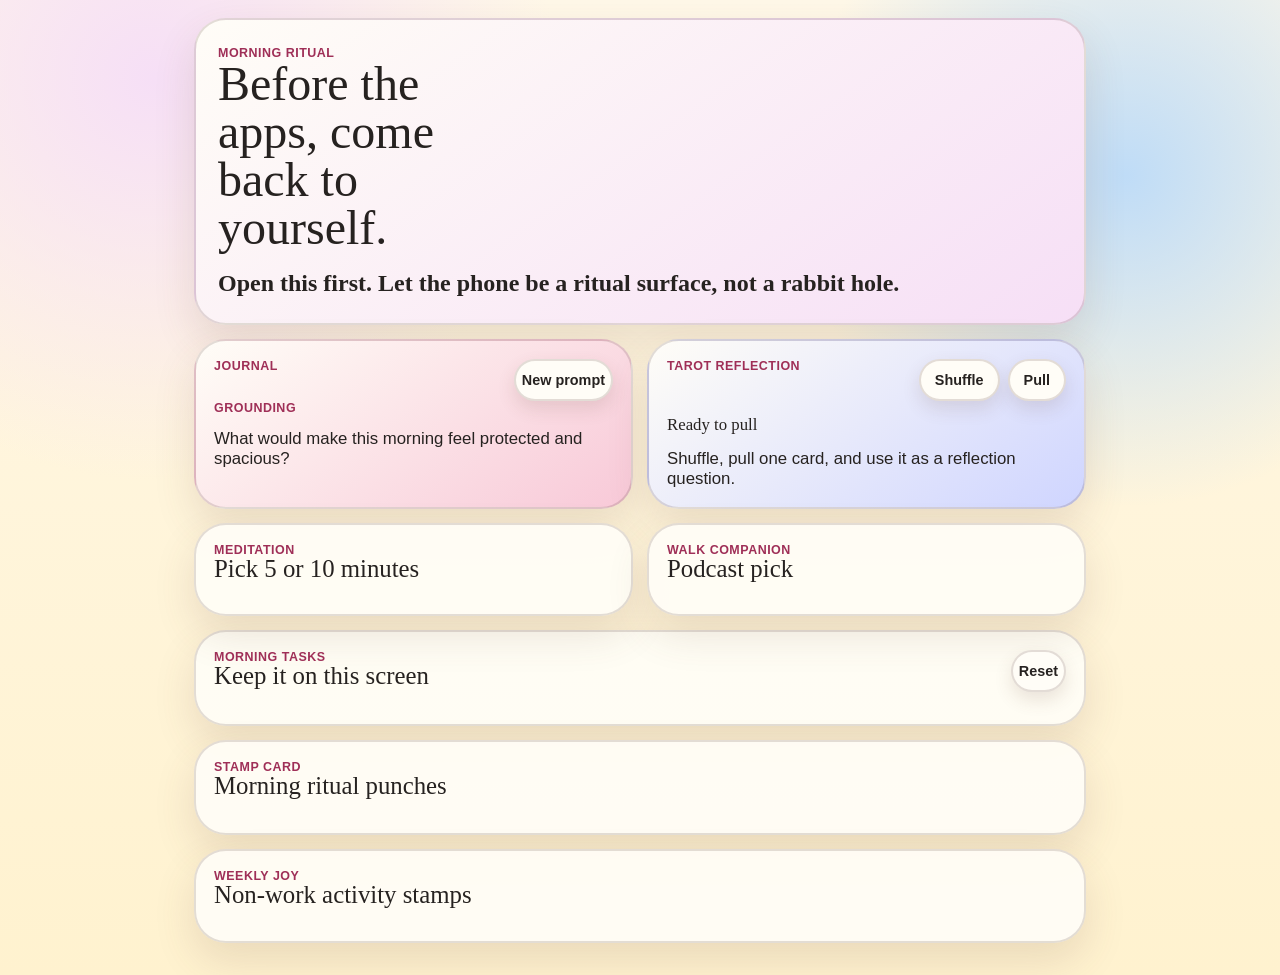
==== projects/07-morning-ritual-dashboard/index.html @ 201428fd "Add morning ritual dashboard shell" ====
<!doctype html>
<html lang="en">
  <head>
    <meta charset="utf-8">
    <meta name="viewport" content="width=device-width, initial-scale=1">
    <title>Morning Ritual Dashboard</title>
    <link rel="stylesheet" href="styles.css">
  </head>
  <body>
    <main class="phone-shell" aria-label="Morning ritual dashboard">
      <section class="hero-card">
        <p class="eyebrow" id="today-label">Morning ritual</p>
        <h1>Before the apps, come back to yourself.</h1>
        <p id="intention-text" class="hand-note">Open this first. Let the phone be a ritual surface, not a rabbit hole.</p>
      </section>

      <section class="ritual-grid" aria-label="Morning ritual cards">
        <article class="card journal-card">
          <div class="card-heading">
            <p class="eyebrow">Journal</p>
            <button id="new-prompt" type="button">New prompt</button>
          </div>
          <p id="prompt-category" class="tag">grounding</p>
          <p id="prompt-text" class="prompt-text">What would make this morning feel protected and spacious?</p>
        </article>

        <article class="card tarot-card">
          <div class="card-heading">
            <p class="eyebrow">Tarot reflection</p>
            <div class="button-row">
              <button id="shuffle-tarot" type="button">Shuffle</button>
              <button id="pull-tarot" type="button">Pull</button>
            </div>
          </div>
          <div id="tarot-result" class="tarot-result" aria-live="polite">
            <p class="tarot-name">Ready to pull</p>
            <p>Shuffle, pull one card, and use it as a reflection question.</p>
          </div>
        </article>

        <article class="card">
          <p class="eyebrow">Meditation</p>
          <h2>Pick 5 or 10 minutes</h2>
          <div id="meditation-options" class="choice-list"></div>
        </article>

        <article class="card">
          <p class="eyebrow">Walk companion</p>
          <h2>Podcast pick</h2>
          <div id="podcast-options" class="choice-list"></div>
        </article>
      </section>

      <section class="card checklist-card">
        <div class="card-heading">
          <div>
            <p class="eyebrow">Morning tasks</p>
            <h2>Keep it on this screen</h2>
          </div>
          <button id="reset-ritual" type="button">Reset</button>
        </div>
        <div id="morning-task-list" class="task-list"></div>
      </section>

      <section class="card stamp-card">
        <p class="eyebrow">Stamp card</p>
        <h2>Morning ritual punches</h2>
        <div id="morning-stamps" class="stamp-grid" aria-label="Morning ritual stamps"></div>
      </section>

      <section class="card stamp-card joy-card">
        <p class="eyebrow">Weekly joy</p>
        <h2>Non-work activity stamps</h2>
        <div id="joy-stamps" class="stamp-grid" aria-label="Weekly joy stamps"></div>
      </section>
    </main>

    <script type="module" src="src/app.mjs"></script>
  </body>
</html>
---- projects/07-morning-ritual-dashboard/styles.css ----
:root {
  --pc-cream: #fff8e8;
  --pc-vanilla: #fff2cf;
  --pc-blush: #f8c9d8;
  --pc-petal: #f6dff6;
  --pc-lilac: #cfd5ff;
  --pc-periwinkle: #8f9af8;
  --pc-sky: #bfdcf7;
  --pc-mint: #bfe9c8;
  --pc-sage: #8bc283;
  --pc-butter: #f6da64;
  --pc-coral: #ff7e67;
  --pc-tomato: #e3544b;
  --pc-berry: #9f2f57;
  --pc-ink: #262220;
  --pc-paper: #fffdf7;
  --pc-shadow: rgba(106, 74, 59, 0.14);
  --pc-shadow-strong: rgba(106, 74, 59, 0.22);
  --pc-line: rgba(80, 53, 45, 0.16);
  --pc-radius-xl: 32px;
  --pc-radius-lg: 24px;
  --pc-radius-md: 18px;
  --pc-radius-sm: 14px;
  --pc-radius-pill: 999px;
  --pc-border: 2px;
  --pc-space-1: 6px;
  --pc-space-2: 10px;
  --pc-space-3: 14px;
  --pc-space-4: 18px;
  --pc-space-5: 24px;
  --pc-space-6: 32px;
  --pc-title: "DM Serif Display", Georgia, serif;
  --pc-body: Nunito, "Trebuchet MS", sans-serif;
  --pc-accent: Caveat, "Bradley Hand", cursive;
}

* {
  box-sizing: border-box;
}

body {
  margin: 0;
  min-height: 100vh;
  color: var(--pc-ink);
  background:
    radial-gradient(circle at 12% 8%, var(--pc-petal), transparent 28%),
    radial-gradient(circle at 88% 18%, var(--pc-sky), transparent 24%),
    linear-gradient(180deg, var(--pc-cream), var(--pc-vanilla));
  font-family: var(--pc-body);
}

button {
  min-height: 42px;
  border: var(--pc-border) solid var(--pc-line);
  border-radius: var(--pc-radius-pill);
  background: var(--pc-paper);
  color: var(--pc-ink);
  font: 800 0.9rem var(--pc-body);
  cursor: pointer;
  box-shadow: 0 8px 18px var(--pc-shadow);
}

button:focus-visible,
.task-button:focus-visible {
  outline: 3px solid var(--pc-periwinkle);
  outline-offset: 3px;
}

.phone-shell {
  width: min(430px, 100%);
  margin: 0 auto;
  padding: 18px 14px 32px;
}

.hero-card,
.card {
  border: var(--pc-border) solid var(--pc-line);
  border-radius: var(--pc-radius-xl);
  background: rgba(255, 253, 247, 0.92);
  box-shadow: 0 18px 42px var(--pc-shadow);
}

.hero-card {
  padding: 26px 22px;
  background: linear-gradient(145deg, var(--pc-paper), var(--pc-petal));
}

.hero-card h1,
.card h2 {
  margin: 0;
  font-family: var(--pc-title);
  font-weight: 400;
  line-height: 1;
}

.hero-card h1 {
  max-width: 11ch;
  font-size: 3rem;
}

.card h2 {
  font-size: 1.55rem;
}

.eyebrow,
.tag {
  margin: 0;
  color: var(--pc-berry);
  font-size: 0.78rem;
  font-weight: 800;
  letter-spacing: 0.04em;
  text-transform: uppercase;
}

.hand-note {
  margin: 18px 0 0;
  font: 700 1.5rem var(--pc-accent);
}

.ritual-grid {
  display: grid;
  gap: 14px;
  margin-top: 14px;
}

.card {
  margin-top: 14px;
  padding: 18px;
}

.ritual-grid .card {
  margin-top: 0;
}

.card-heading {
  display: flex;
  gap: 12px;
  align-items: flex-start;
  justify-content: space-between;
}

.button-row {
  display: flex;
  gap: 8px;
}

.button-row button {
  padding: 0 14px;
}

.journal-card {
  background: linear-gradient(145deg, var(--pc-paper), var(--pc-blush));
}

.tarot-card {
  background: linear-gradient(145deg, var(--pc-paper), var(--pc-lilac));
}

.prompt-text,
.tarot-result p {
  margin: 14px 0 0;
  font-size: 1.05rem;
}

.tarot-name {
  font-family: var(--pc-title);
  font-size: 1.6rem;
}

.choice-list,
.task-list {
  display: grid;
  gap: 10px;
  margin-top: 14px;
}

.choice,
.task-button {
  display: block;
  width: 100%;
  border: var(--pc-border) solid var(--pc-line);
  border-radius: var(--pc-radius-md);
  background: var(--pc-paper);
  padding: 12px;
  text-align: left;
}

.choice[aria-pressed="true"],
.task-button[aria-pressed="true"] {
  background: var(--pc-mint);
  border-color: var(--pc-sage);
}

.stamp-grid {
  display: grid;
  grid-template-columns: repeat(4, 1fr);
  gap: 10px;
  margin-top: 16px;
}

.stamp {
  display: grid;
  min-height: 72px;
  place-items: center;
  border: 2px dashed rgba(80, 53, 45, 0.28);
  border-radius: var(--pc-radius-md);
  background: var(--pc-vanilla);
  color: rgba(38, 34, 32, 0.62);
  font: 800 0.76rem var(--pc-body);
  text-align: center;
}

.stamp.is-stamped {
  border-style: solid;
  background: var(--pc-butter);
  color: var(--pc-ink);
  box-shadow: inset 0 0 0 4px rgba(255, 253, 247, 0.56);
}

@media (min-width: 780px) {
  .phone-shell {
    width: min(920px, calc(100% - 48px));
  }

  .ritual-grid {
    grid-template-columns: repeat(2, minmax(0, 1fr));
  }
}

@media (prefers-reduced-motion: no-preference) {
  button,
  .choice,
  .task-button,
  .stamp {
    transition: transform 160ms ease, box-shadow 160ms ease, background 160ms ease;
  }

  button:hover,
  .choice:hover,
  .task-button:hover {
    transform: translateY(-1px);
  }
}
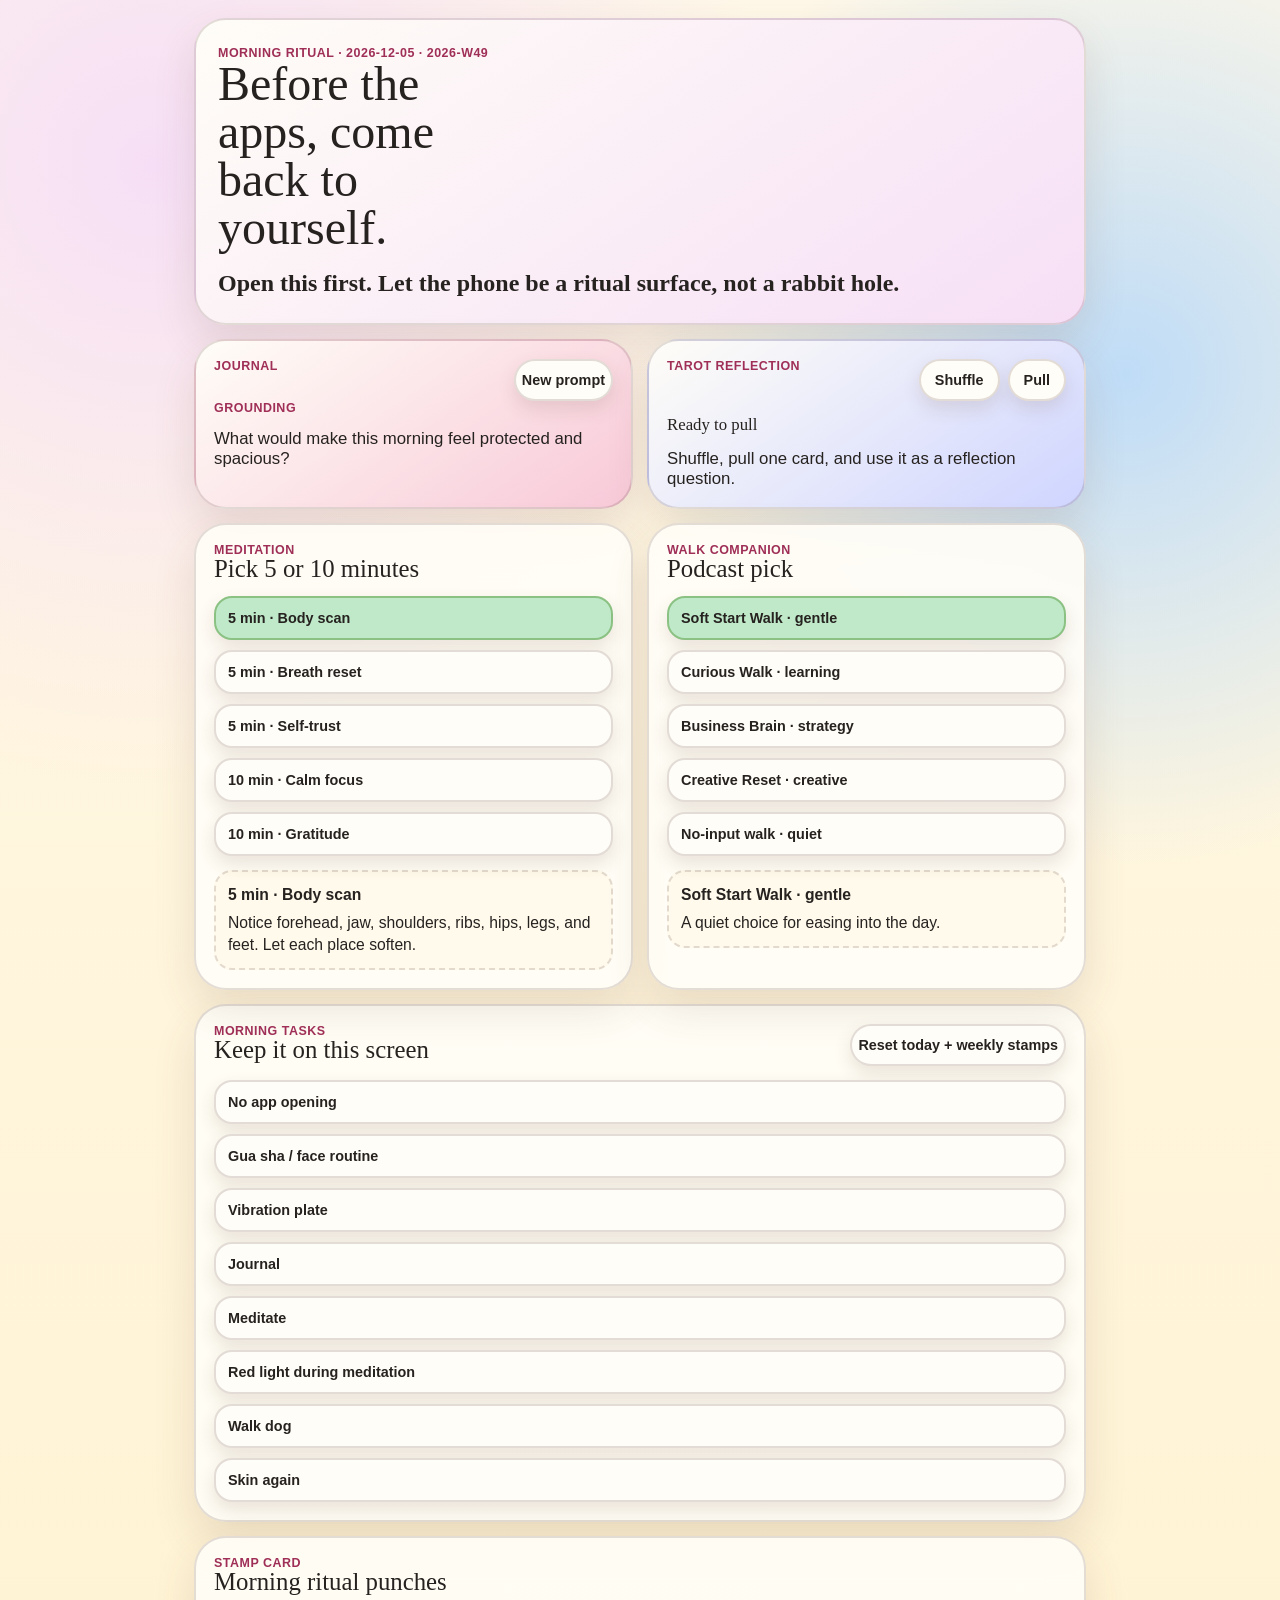
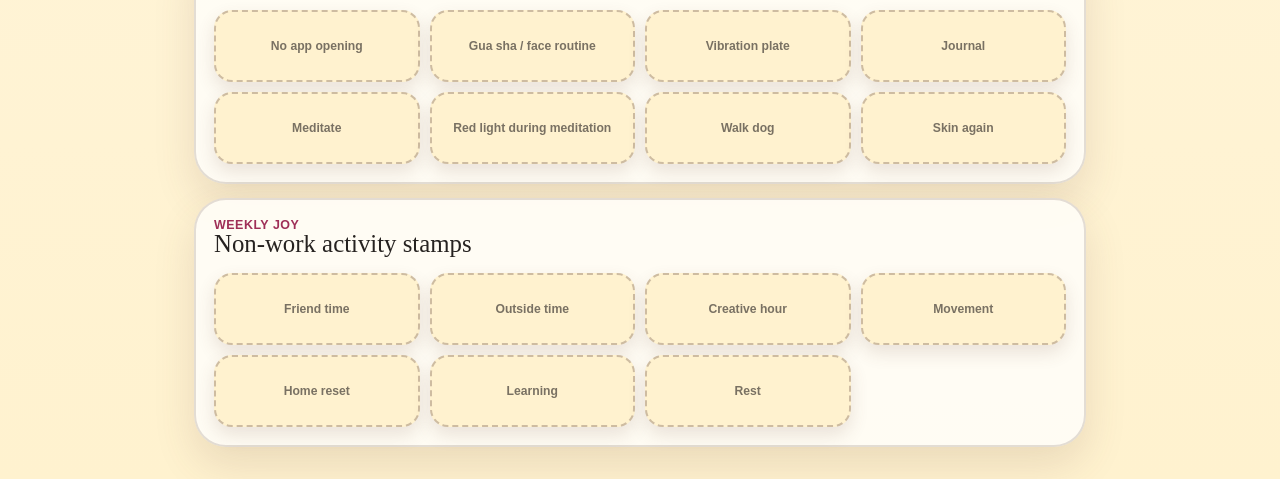
==== commit c1a988b6: "Fix morning ritual final review findings" ====
--- a/projects/07-morning-ritual-dashboard/index.html
+++ b/projects/07-morning-ritual-dashboard/index.html
@@ -42,12 +42,14 @@
           <p class="eyebrow">Meditation</p>
           <h2>Pick 5 or 10 minutes</h2>
           <div id="meditation-options" class="choice-list"></div>
+          <div id="meditation-detail" class="selected-detail" aria-live="polite"></div>
         </article>
 
         <article class="card">
           <p class="eyebrow">Walk companion</p>
           <h2>Podcast pick</h2>
           <div id="podcast-options" class="choice-list"></div>
+          <div id="podcast-detail" class="selected-detail" aria-live="polite"></div>
         </article>
       </section>
 
@@ -57,7 +59,7 @@
             <p class="eyebrow">Morning tasks</p>
             <h2>Keep it on this screen</h2>
           </div>
-          <button id="reset-ritual" type="button">Reset</button>
+          <button id="reset-ritual" type="button">Reset today + weekly stamps</button>
         </div>
         <div id="morning-task-list" class="task-list"></div>
       </section>
--- a/projects/07-morning-ritual-dashboard/styles.css
+++ b/projects/07-morning-ritual-dashboard/styles.css
@@ -162,6 +162,29 @@
   font-size: 1.05rem;
 }
 
+.selected-detail,
+.empty-state {
+  margin-top: 14px;
+  border: var(--pc-border) dashed var(--pc-line);
+  border-radius: var(--pc-radius-md);
+  background: rgba(255, 248, 232, 0.72);
+  padding: 12px;
+}
+
+.selected-detail p,
+.empty-state {
+  font-size: 0.98rem;
+  line-height: 1.4;
+}
+
+.selected-detail p {
+  margin: 6px 0 0;
+}
+
+.selected-detail p:first-child {
+  margin-top: 0;
+}
+
 .tarot-name {
   font-family: var(--pc-title);
   font-size: 1.6rem;
@@ -241,3 +264,33 @@
     transform: translateY(-1px);
   }
 }
+
+.tarot-result.is-shuffling {
+  animation: shuffle-card 300ms ease;
+}
+
+@keyframes shuffle-card {
+  0% {
+    transform: translateX(0) rotate(0deg);
+  }
+  35% {
+    transform: translateX(-6px) rotate(-1deg);
+  }
+  70% {
+    transform: translateX(6px) rotate(1deg);
+  }
+  100% {
+    transform: translateX(0) rotate(0deg);
+  }
+}
+
+@media (prefers-reduced-motion: reduce) {
+  *,
+  *::before,
+  *::after {
+    animation-duration: 0.001ms !important;
+    animation-iteration-count: 1 !important;
+    scroll-behavior: auto !important;
+    transition-duration: 0.001ms !important;
+  }
+}
